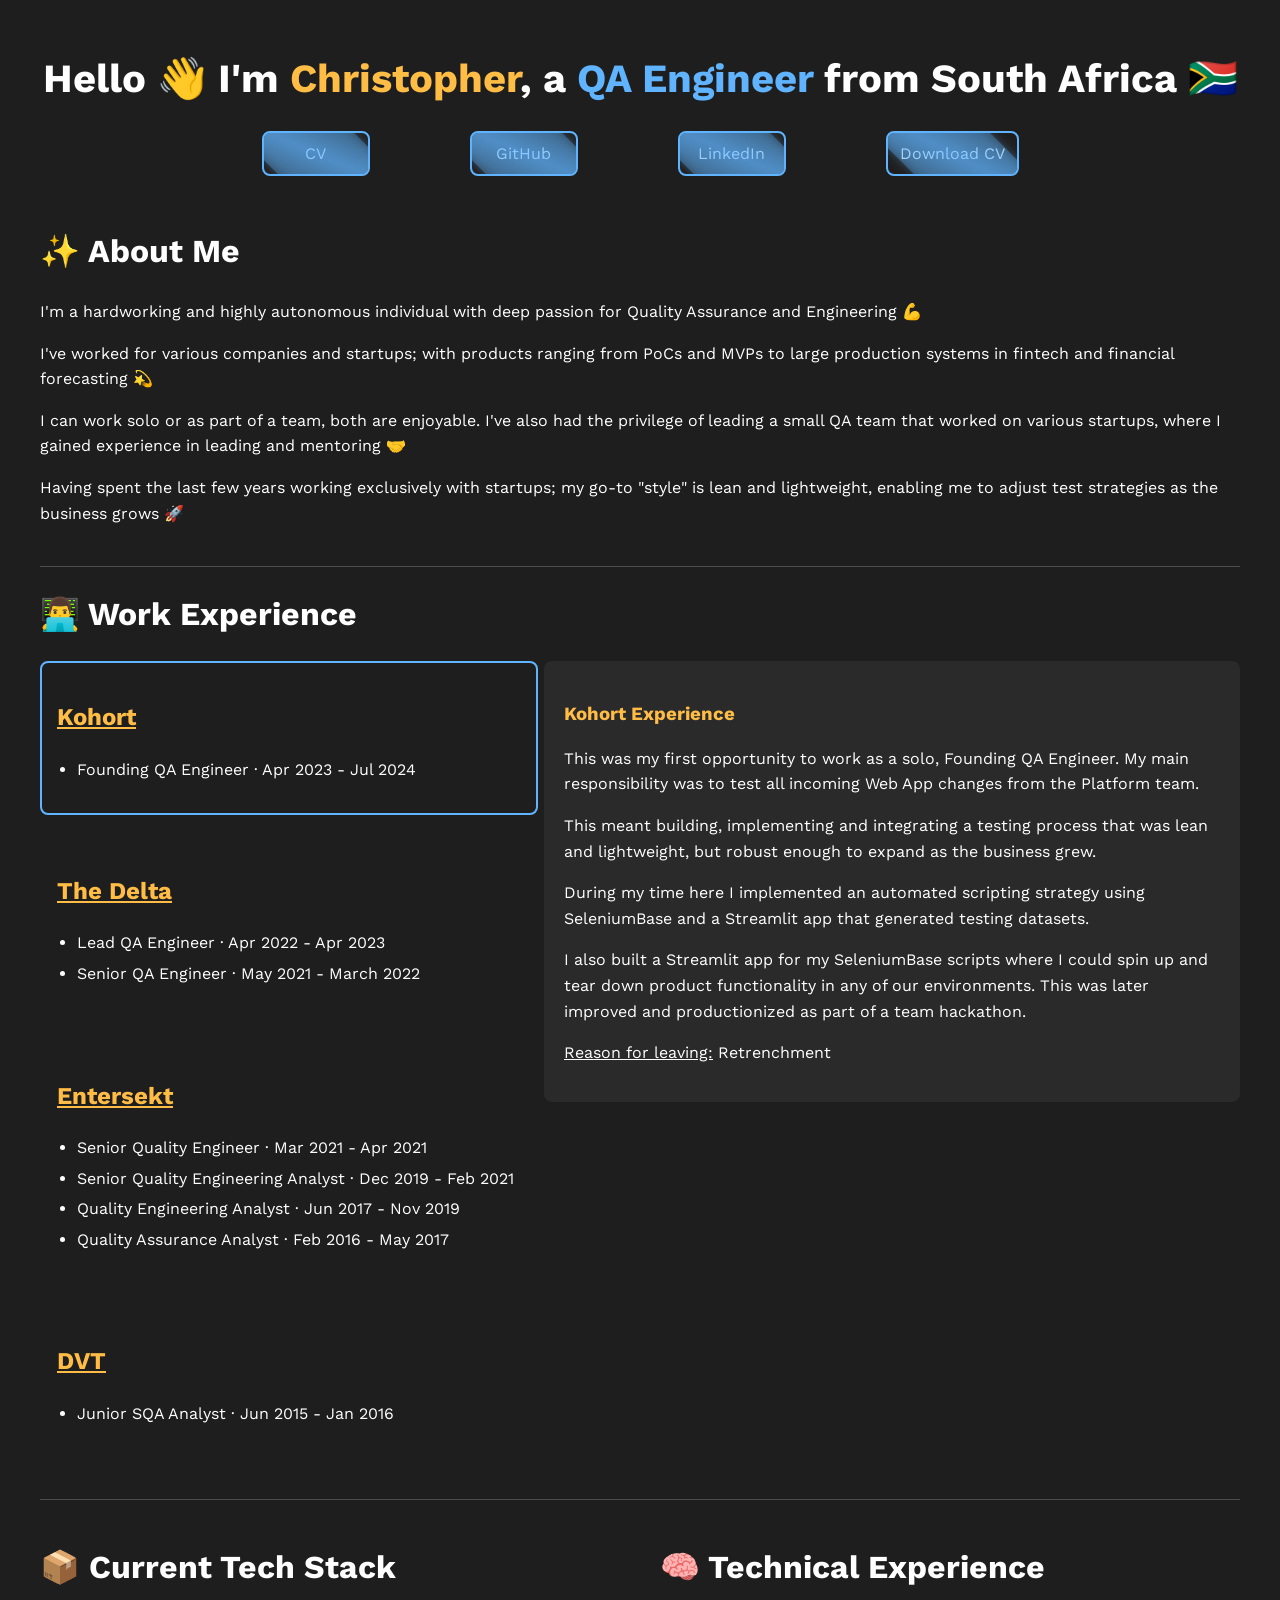
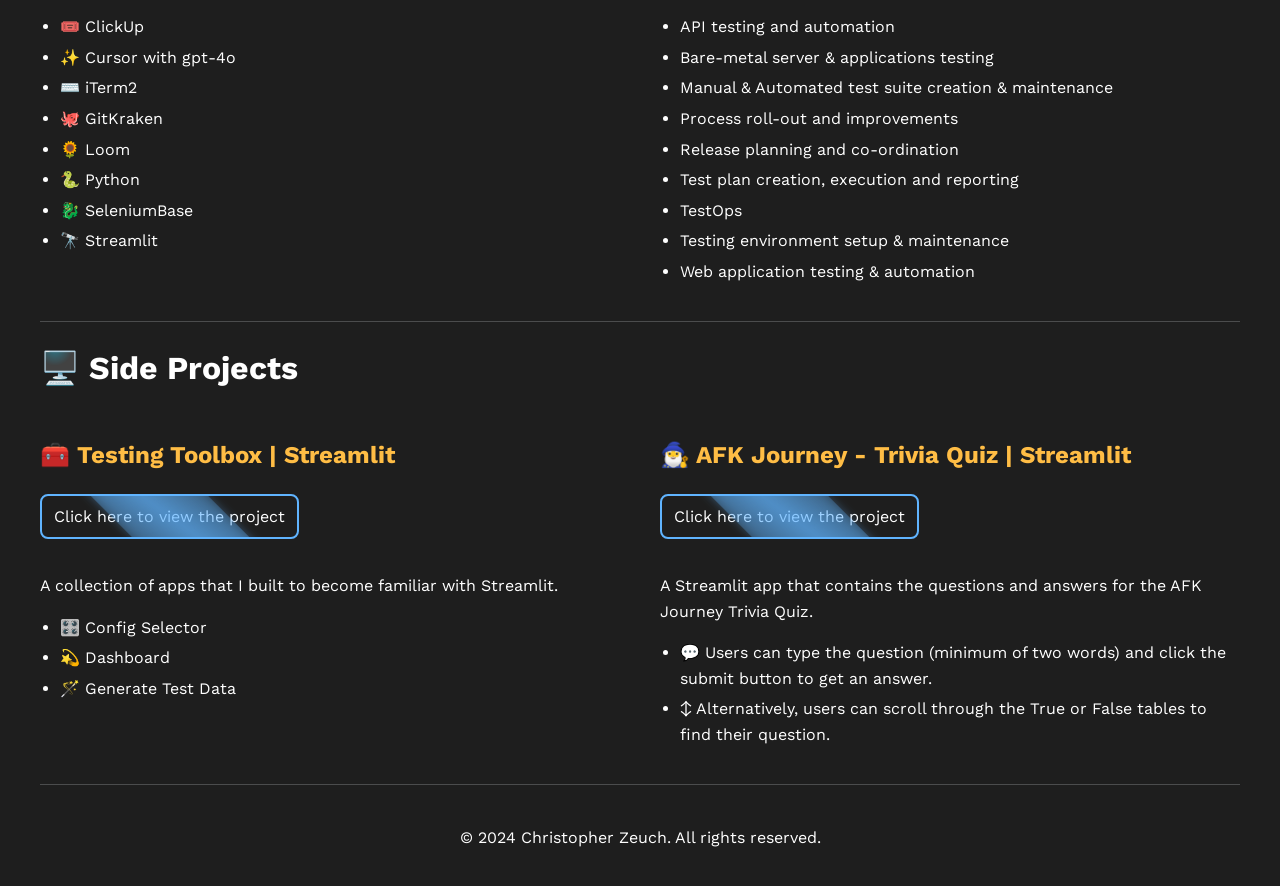
==== index.html @ 0ee7903b "Renamed file" ====
<!DOCTYPE html>
<html lang="en">
<head>
    <meta charset="UTF-8">
    <meta name="viewport" content="width=device-width, initial-scale=1.0">
    <title>Christopher | QA Engineer 🚣</title>
    <!-- Google Fonts import -->
    <link href="https://fonts.googleapis.com/css2?family=Work+Sans:wght@300;400;600&display=swap" rel="stylesheet">
    <!-- Custom CSS file -->
    <link rel="stylesheet" href="style.css">
    <!-- JavaScript file containing string constants -->
    <script src="strings.js"></script>
</head>
<body>
    <!-- Header section -->
    <div class="header">
        <h1>Hello 👋 I'm <span class="name">Christopher</span>, a <span class="title">QA Engineer</span> from South Africa 🇿🇦</h1>
    </div>

    <!-- Links and CV download section -->
    <div class="container">
        <div class="button-container">
            <!-- External profile links -->
            <a href="https://read.cv/chriszeuch" target="_blank" rel="noopener noreferrer" class="project-link">CV</a>
            <a href="https://github.com/Hiccup-za" target="_blank" rel="noopener noreferrer" class="project-link">GitHub</a>
            <a href="https://www.linkedin.com/feed/" target="_blank" rel="noopener noreferrer" class="project-link">LinkedIn</a>
            <!-- CV download button -->
            <button onclick="downloadCV()" class="project-link">Download CV</button>
        </div>
    </div>

    <!-- About Me section -->
    <div class="container">
        <h1>✨ About Me</h1>
        <div>
            <!-- Paragraphs to be populated by JavaScript -->
            <p id="aboutMe1"></p>
            <p id="aboutMe2"></p>
            <p id="aboutMe3"></p>
            <p id="aboutMe4"></p>
        </div>
    </div>

    <div class="divider"></div>

    <!-- Work Experience section -->
    <div class="container">
        <h1>👨‍💻 Work Experience</h1>
        <div class="work-experience-container">
            <!-- Left column: Company buttons -->
            <div class="work-experience-left">
                <!-- Kohort button -->
                <div class="company-button active" data-company="kohort">
                    <h2>Kohort</h2>
                    <p id="kohortexp"></p>
                </div>
                
                <!-- The Delta button -->
                <div class="company-button" data-company="delta">
                    <h2>The Delta</h2>
                    <p id="deltaexp"></p>
                </div>
                
                <!-- Entersekt button -->
                <div class="company-button" data-company="entersekt">
                    <h2>Entersekt</h2>
                    <p id="entersektexp"></p>
                </div>
                
                <!-- DVT button -->
                <div class="company-button" data-company="dvt">
                    <h2>DVT</h2>
                    <p id="dvtexp"></p>
                </div>
            </div>
            <!-- Right column: Company experience details -->
            <div class="work-experience-right">
                <!-- Kohort experience -->
                <div id="kohort" class="company-content active">
                    <h3>Kohort Experience</h3>
                    <p id="kohort1"></p>
                    <p id="kohort2"></p>
                    <p id="kohort3"></p>
                    <p id="kohort4"></p>
                    <p id="kohortreason"></p>
                </div>
                <!-- The Delta experience -->
                <div id="delta" class="company-content">
                    <h3>The Delta Experience</h3>
                    <p id="delta1"></p>
                    <p id="delta2"></p>
                    <p id="delta3"></p>
                    <p id="deltareason"></p>
                </div>
                <!-- Entersekt experience -->
                <div id="entersekt" class="company-content">
                    <h3>Entersekt Experience</h3>
                    <p id="entersekt1"></p>
                    <p id="entersekt2"></p>
                    <p id="entersekt3"></p>
                    <p id="entersekt4"></p>
                    <p id="entersektreason"></p>
                </div>
                <!-- DVT experience -->
                <div id="dvt" class="company-content">
                    <h3>DVT Experience</h3>
                    <p id="dvt1"></p>
                    <p id="dvt2"></p>
                    <p id="dvt3"></p>
                    <p id="dvtreason"></p>
                </div>
            </div>
        </div>
    </div>

    <div class="divider"></div>

    <!-- Tech Stack and Technical Experience section -->
    <div class="two-column">
        <div class="column">
            <h1>📦 Current Tech Stack</h1>
            <p id="techstack"></p>
        </div>
        <div class="column">
            <h1>🧠 Technical Experience</h1>
            <p id="technicalexperience"></p>
        </div>
    </div>

    <div class="divider"></div>

    <!-- Side Projects section -->
    <div class="full-width">
        <h1>🖥️ Side Projects</h1>
        <div class="two-column">
            <!-- Testing Toolbox project -->
            <div class="column">
                <h2>🧰 Testing Toolbox | Streamlit</h2>
                <a href="https://testing-toolbox.streamlit.app/" target="_blank" rel="noopener noreferrer" class="project-link">Click here to view the project</a>
                <p id="sideproject1p"></p>
                <p id="sideproject1list"></p>
            </div>
            <!-- AFK Journey project -->
            <div class="column">
                <h2>🧙‍♂️ AFK Journey - Trivia Quiz | Streamlit</h2>
                <a href="https://afk-journey.streamlit.app/" target="_blank" rel="noopener noreferrer" class="project-link">Click here to view the project</a>
                <p id="sideproject2p"></p>
                <p id="sideproject2list"></p>
            </div>
        </div>
    </div>

    <div class="divider"></div>

    <!-- Footer section -->
    <footer class="footer">
        <p id="footer"></p>
    </footer>

</body>
<!-- Main JavaScript file -->
<script src="script.js"></script>
<!-- Inline script for CV download functionality -->
<script>
    /**
     * Initiates the download of the CV file.
     */
    function downloadCV() {
        const link = document.createElement('a');
        link.href = 'Christopher Zeuch CV.pdf';
        link.download = 'Christopher Zeuch CV.pdf';
        link.click();
    }
</script>
</html>
---- style.css ----
:root {
  /* Define CSS variables for colors and common values */
  --bg-color: #1e1e1e;
  --text-color: #ffffff;
  --accent-color: #ffbd45;
  --link-color: #60b4ff;
  --divider-color: #4b4c4d;
  --container-bg: #2a2a2a;
  --spacing-sm: 10px;
  --spacing-md: 20px;
  --spacing-lg: 40px;
}

body {
  font-family: 'Work Sans', sans-serif;
  background-color: var(--bg-color);
  color: var(--text-color);
  line-height: 1.6;
  padding: var(--spacing-md);
  max-width: 1200px;
  margin: 0 auto;
}

/* Typography */
h1, h2, h3, .name {
  color: var(--accent-color);
}

h1 {
  color: var(--text-color);
}

.title {
  color: var(--link-color);
}

/* Layout */
.container {
  display: block;
  margin-bottom: var(--spacing-lg);
}

.container h2 {
  margin-bottom: var(--spacing-md);
}

.divider {
  border-top: 1px solid var(--divider-color);
  margin: var(--spacing-md) 0;
}

.two-column {
  display: flex;
  gap: var(--spacing-lg);
}

.column {
  flex: 1;
}

.full-width {
  width: 100%;
}

/* Lists */
ul {
  padding-left: var(--spacing-md);
}

li {
  margin-bottom: 5px;
}

/* Links */
a {
  color: var(--link-color);
  text-decoration: none;
  transition: all 0.3s ease;
}

a:hover {
  text-decoration: underline;
}

/* Work Experience */
.work-experience-container {
  display: flex;
  gap: var(--spacing-lg);
  margin-bottom: 0;
}

.work-experience-left {
  width: 40%;
}

.work-experience-right {
  width: 60%;
}

.work-experience-container h2 {
  text-decoration: underline;
}

/* Company Button */
.company-button {
  display: block;
  width: 100%;
  text-align: left;
  background: none;
  border: 2px solid transparent;
  border-radius: 8px;
  cursor: pointer;
  padding: 15px;
  margin-bottom: var(--spacing-md);
  color: inherit;
  font: inherit;
  transition: all 0.3s ease;
}

.company-button:last-child {
  margin-bottom: 0;
}

.company-button.active {
  border-color: var(--link-color);
}

.company-button:not(.active):hover {
  background-color: rgba(96, 180, 255, 0.1);
}

.company-button h3 {
  margin-bottom: var(--spacing-sm);
  color: var(--accent-color);
  text-decoration: underline;
}

.company-button ul {
  padding-left: var(--spacing-md);
  margin-top: 0;
}

/* Company Content */
.company-content {
  display: none;
  opacity: 0;
  transition: opacity 0.3s ease;
  background-color: var(--container-bg);
  border-radius: 8px;
  padding: var(--spacing-md);
  margin-bottom: 0;
}

.company-content.active {
  display: block;
  opacity: 1;
}

.company-content h3 {
  color: var(--accent-color);
  text-decoration: none;
  margin-bottom: var(--spacing-sm);
}

/* Project Link */
.project-link,
.button-container .project-link {
  display: inline-block;
  text-align: center;
  background: none;
  border: 2px solid var(--link-color);
  border-radius: 8px;
  cursor: pointer;
  padding: 8px 12px;
  margin-bottom: var(--spacing-sm);
  color: var(--text-color);
  font: inherit;
  text-decoration: none;
  transition: all 0.3s ease;
  position: relative;
  overflow: hidden;
  min-width: 80px;
}

.button-container .project-link::before,
.button-container .project-link::after,
.two-column .project-link::before,
.two-column .project-link::after {
  content: '';
  position: absolute;
  inset: -50%;
  width: 200%;
  height: 200%;
  background: linear-gradient(
    to bottom right,
    rgba(96, 180, 255, 0) 0%,
    rgba(96, 180, 255, 0.5) 50%,
    rgba(96, 180, 255, 0) 100%
  );
  transform: rotate(45deg);
  animation: shimmer-blue 4.5s infinite;
}

.button-container .project-link::after,
.two-column .project-link::after {
  filter: blur(5px);
}

@keyframes shimmer-blue {
  0%, 100% {
    transform: translateX(-100%) rotate(45deg);
  }
  50% {
    transform: translateX(100%) rotate(45deg);
  }
}

.project-link:hover,
.button-container .project-link:hover {
  color: var(--link-color);
}

.button-container {
  display: flex;
  justify-content: center;
  gap: 100px;
  margin-bottom: var(--spacing-lg);
}

.button-container .project-link {
  flex: 0 1 auto;
}

/* Footer and Header */
.footer {
  margin-top: var(--spacing-lg);
  text-align: center;
}

.header {
  text-align: center;
}

.header h1 {
  font-size: 2.5em;
  margin-bottom: var(--spacing-md);
}

/* Media Query */
@media (max-width: 768px) {
  .footer-content {
    flex-direction: column;
    align-items: center;
  }

  .footer-section {
    text-align: center;
    margin-bottom: 30px;
  }
}
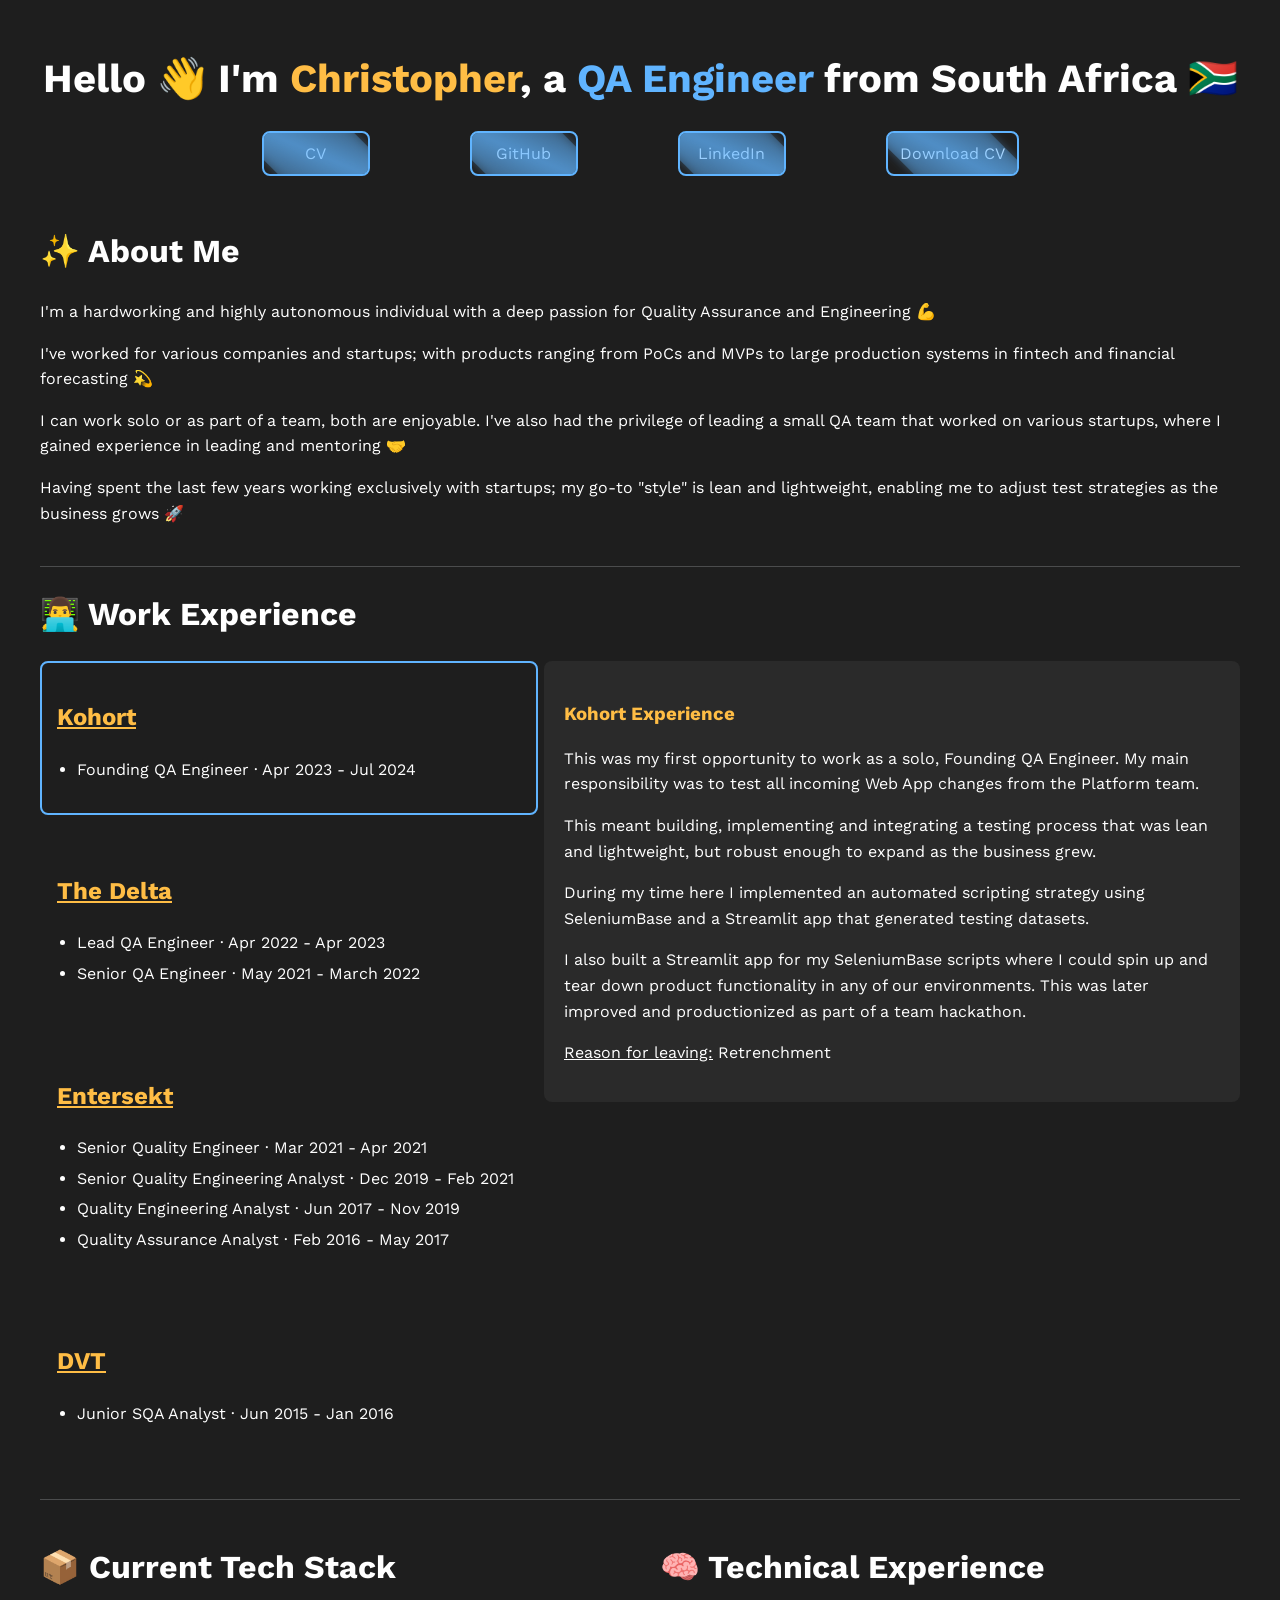
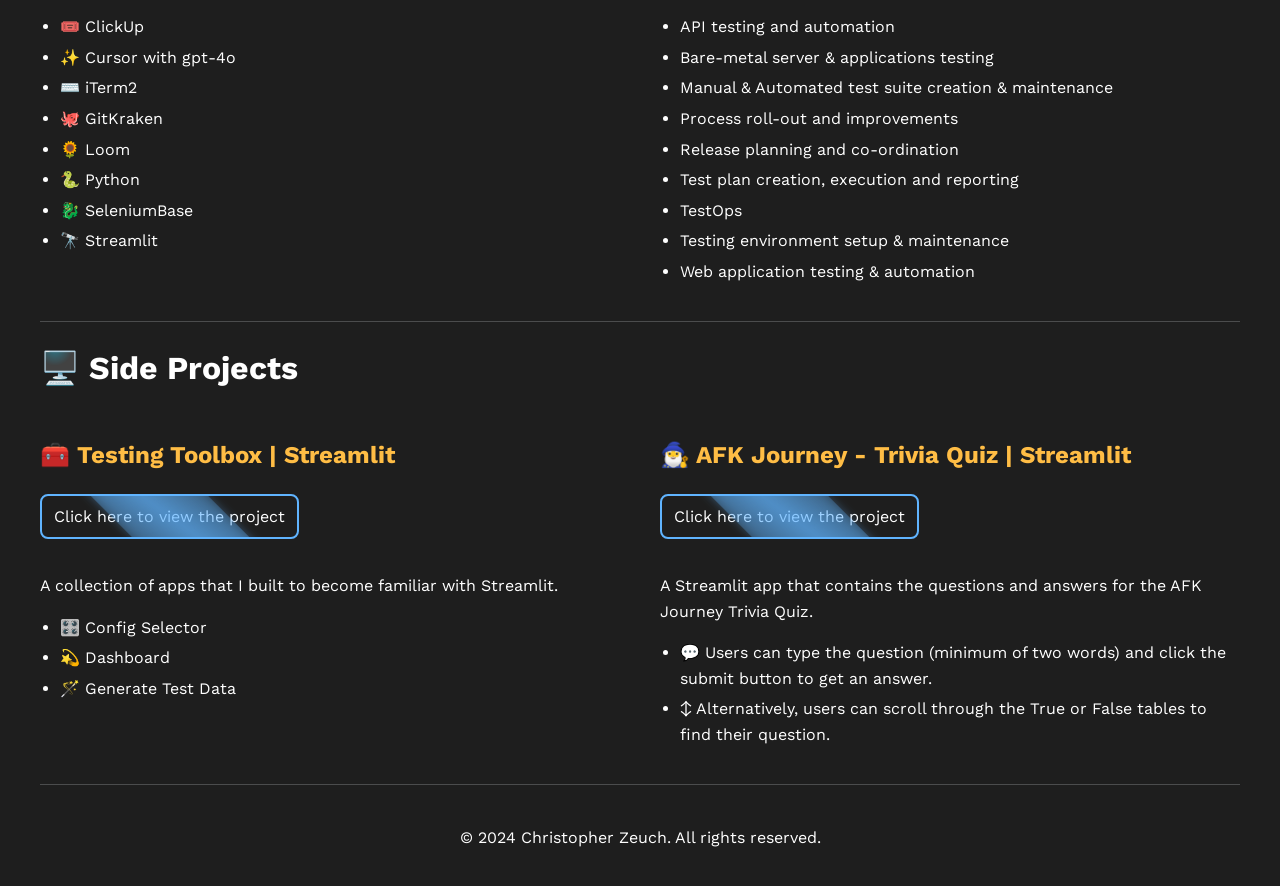
==== commit ee666bd9: "Vercel Analytics" ====
--- a/index.html
+++ b/index.html
@@ -10,6 +10,8 @@
     <link rel="stylesheet" href="style.css">
     <!-- JavaScript file containing string constants -->
     <script src="strings.js"></script>
+    <!-- Vercel Analytics -->
+    <script defer src="/_vercel/insights/script.js"></script>
 </head>
 <body>
     <!-- Header section -->
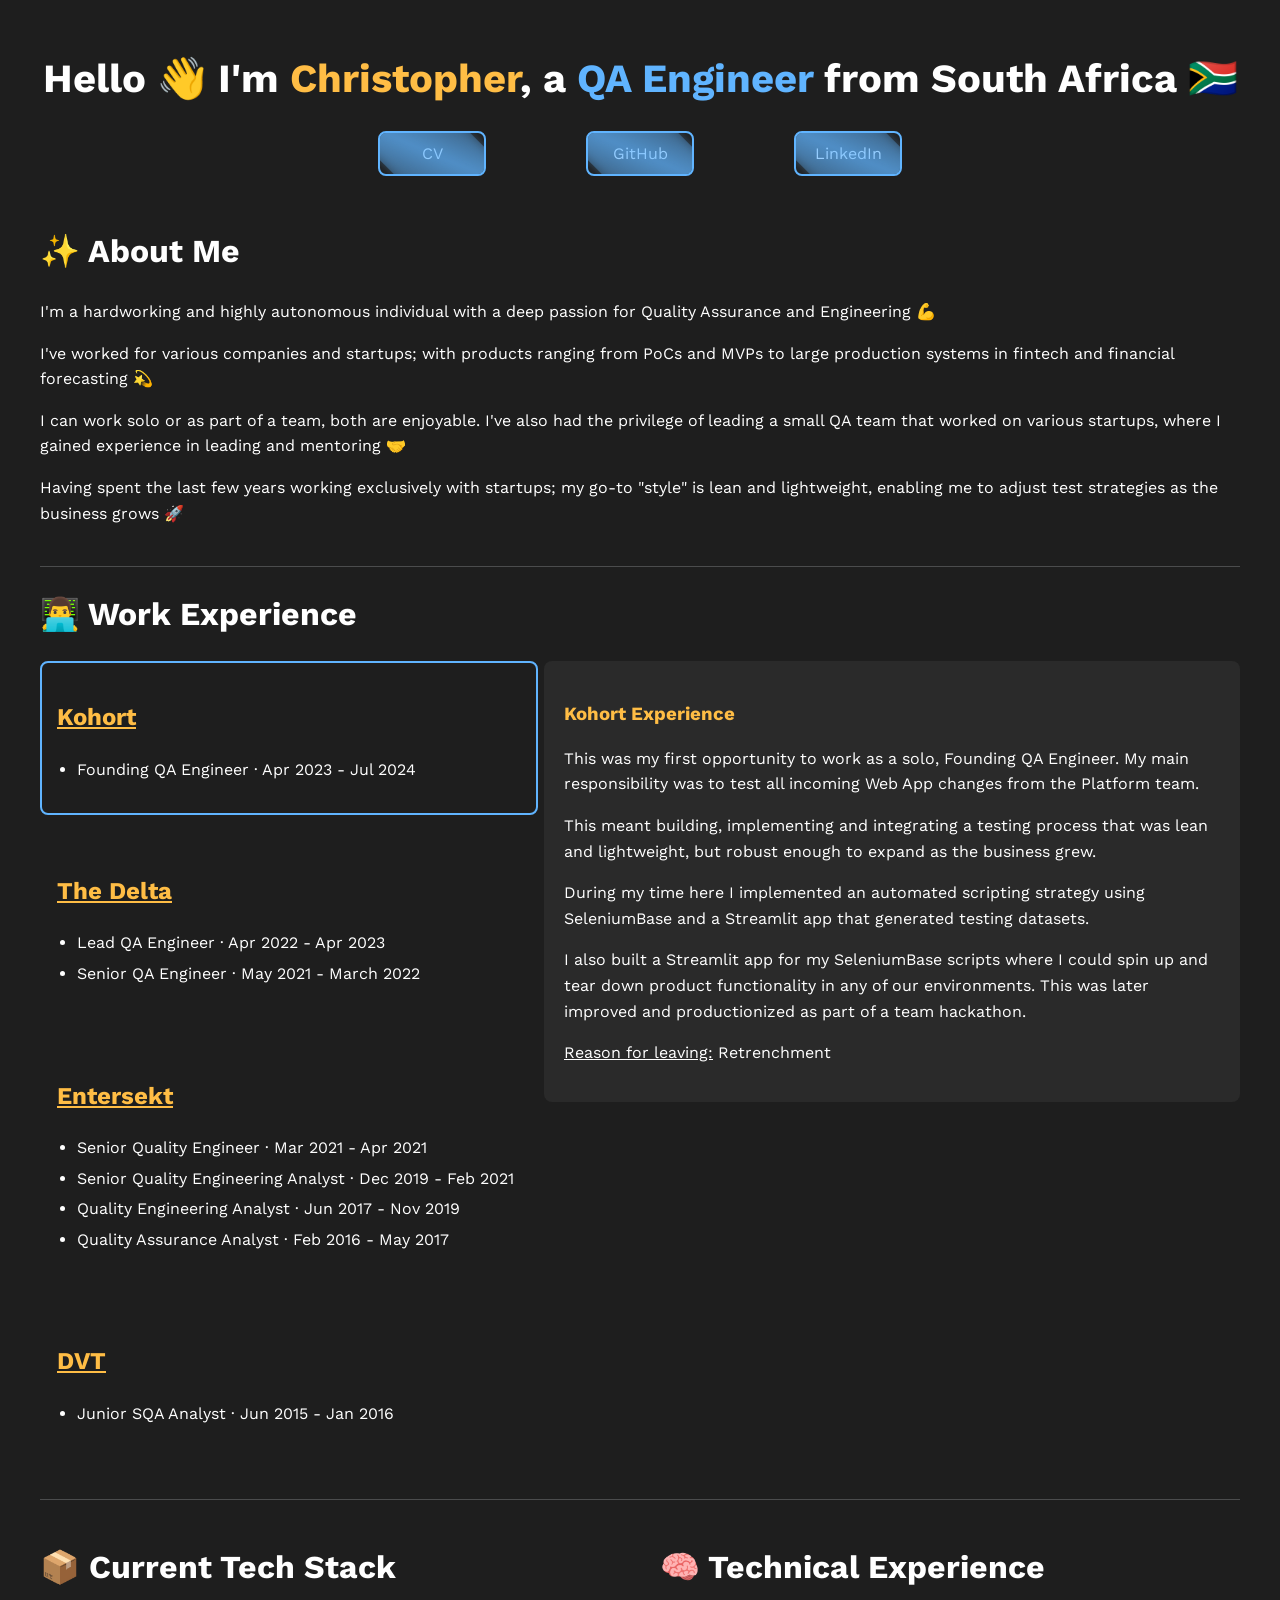
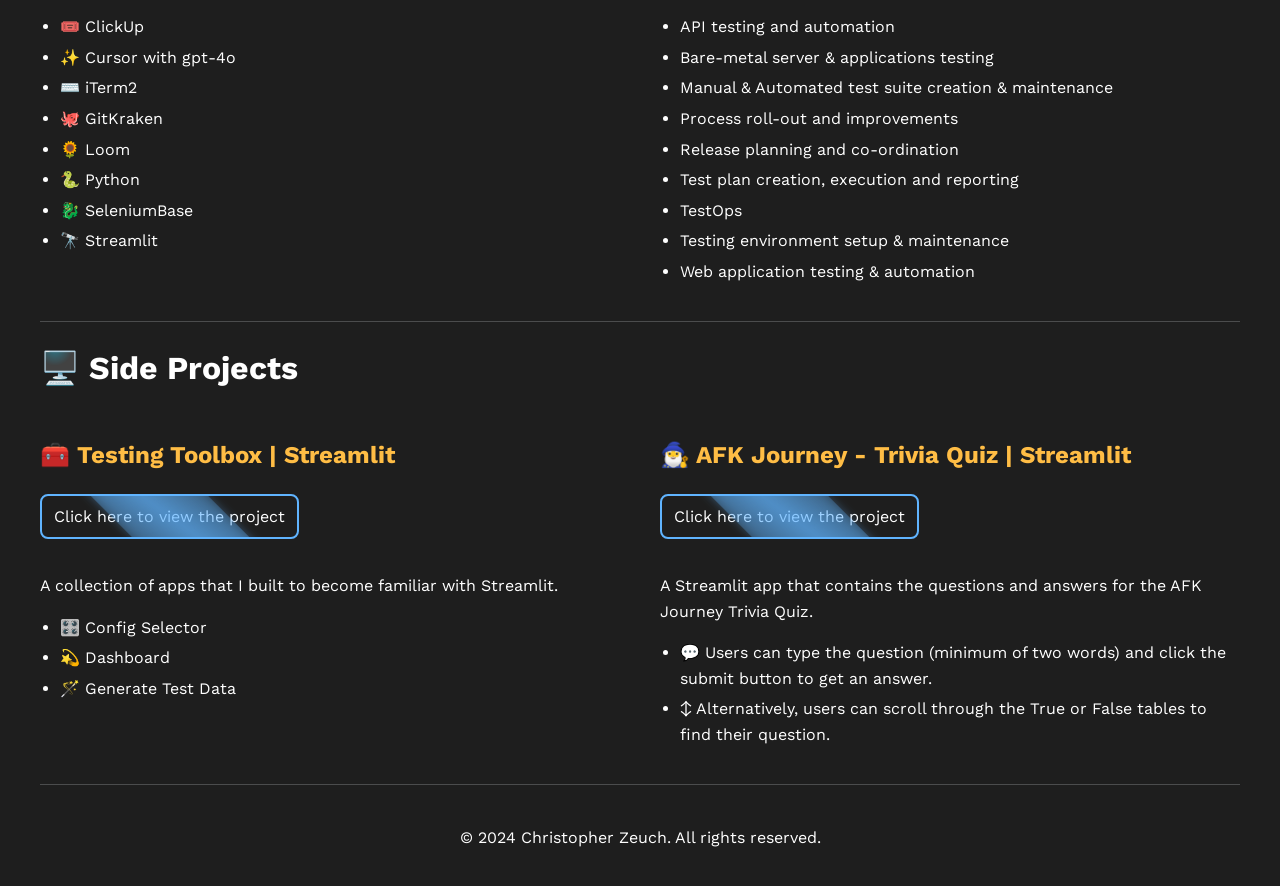
==== commit ec65c773: "Removed button" ====
--- a/index.html
+++ b/index.html
@@ -27,7 +27,7 @@
             <a href="https://github.com/Hiccup-za" target="_blank" rel="noopener noreferrer" class="project-link">GitHub</a>
             <a href="https://www.linkedin.com/feed/" target="_blank" rel="noopener noreferrer" class="project-link">LinkedIn</a>
             <!-- CV download button -->
-            <button onclick="downloadCV()" class="project-link">Download CV</button>
+            <!-- <button onclick="downloadCV()" class="project-link">Download CV</button> -->
         </div>
     </div>
 
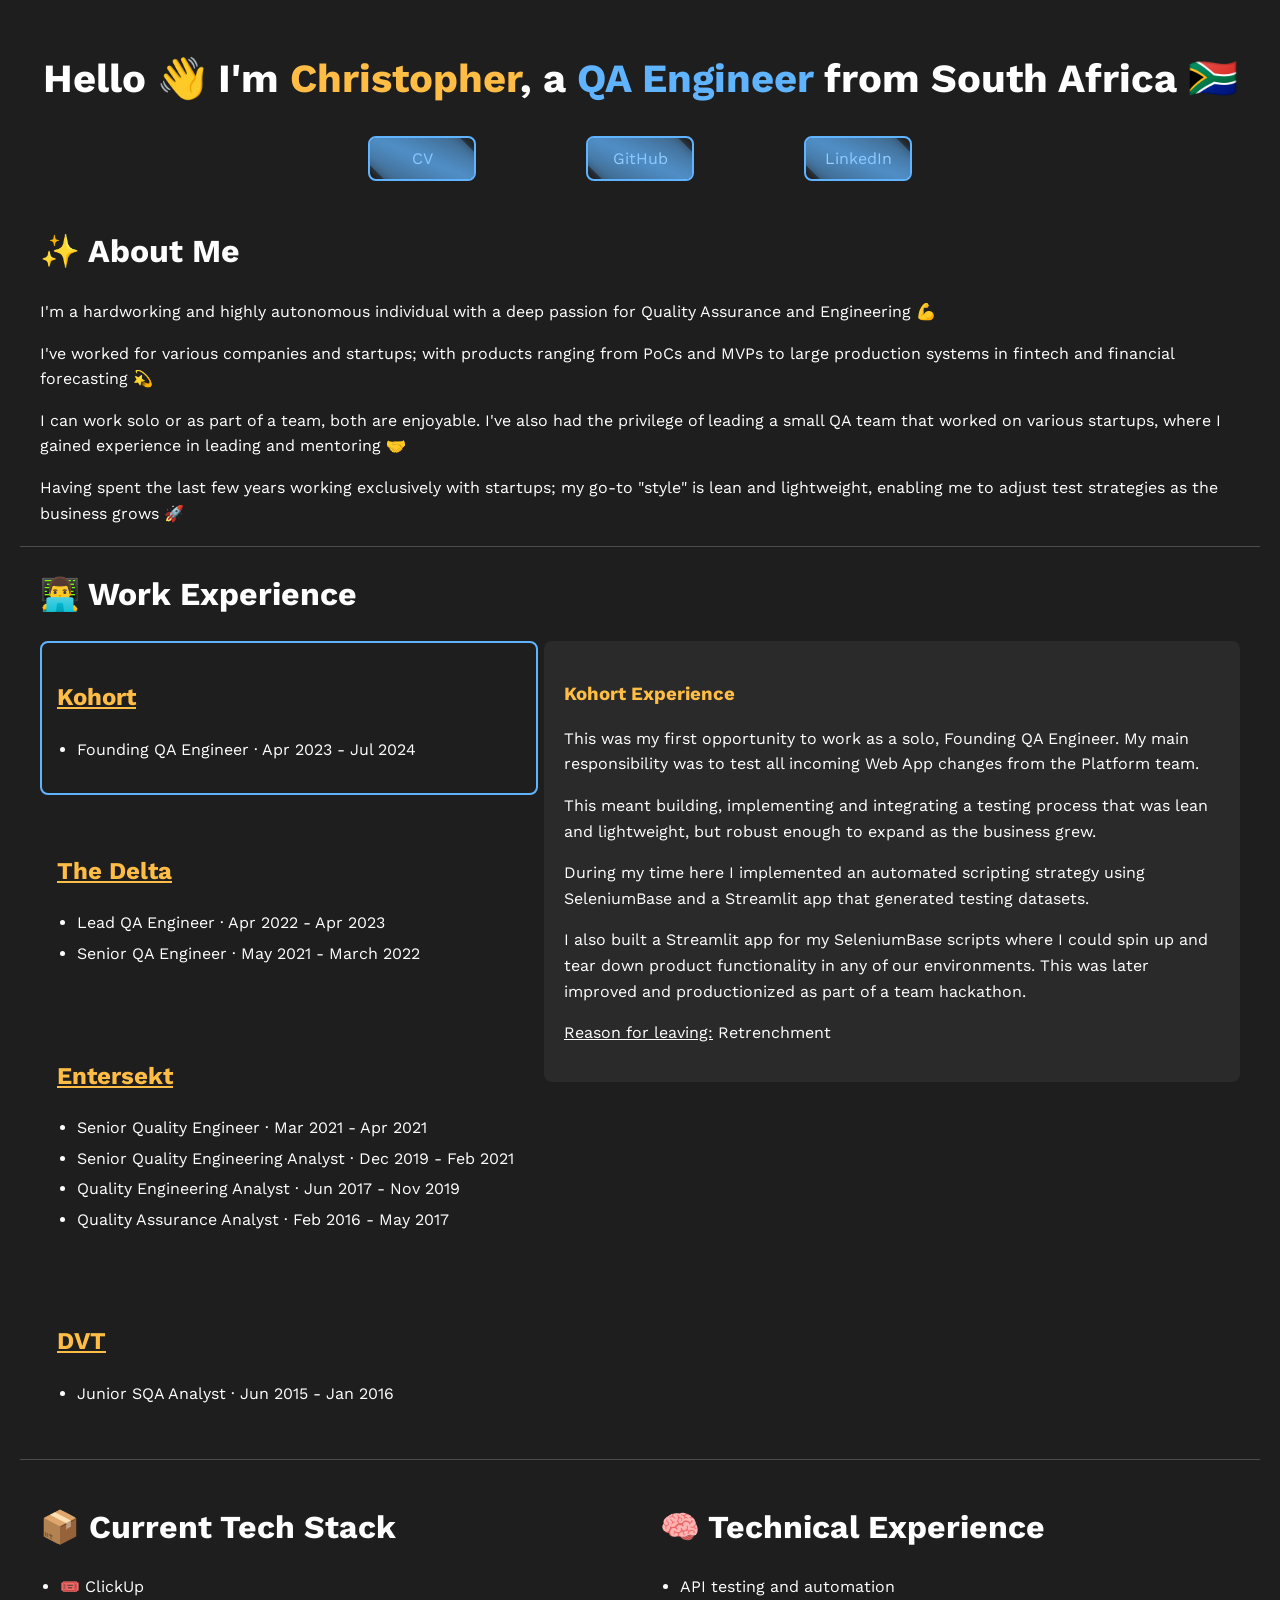
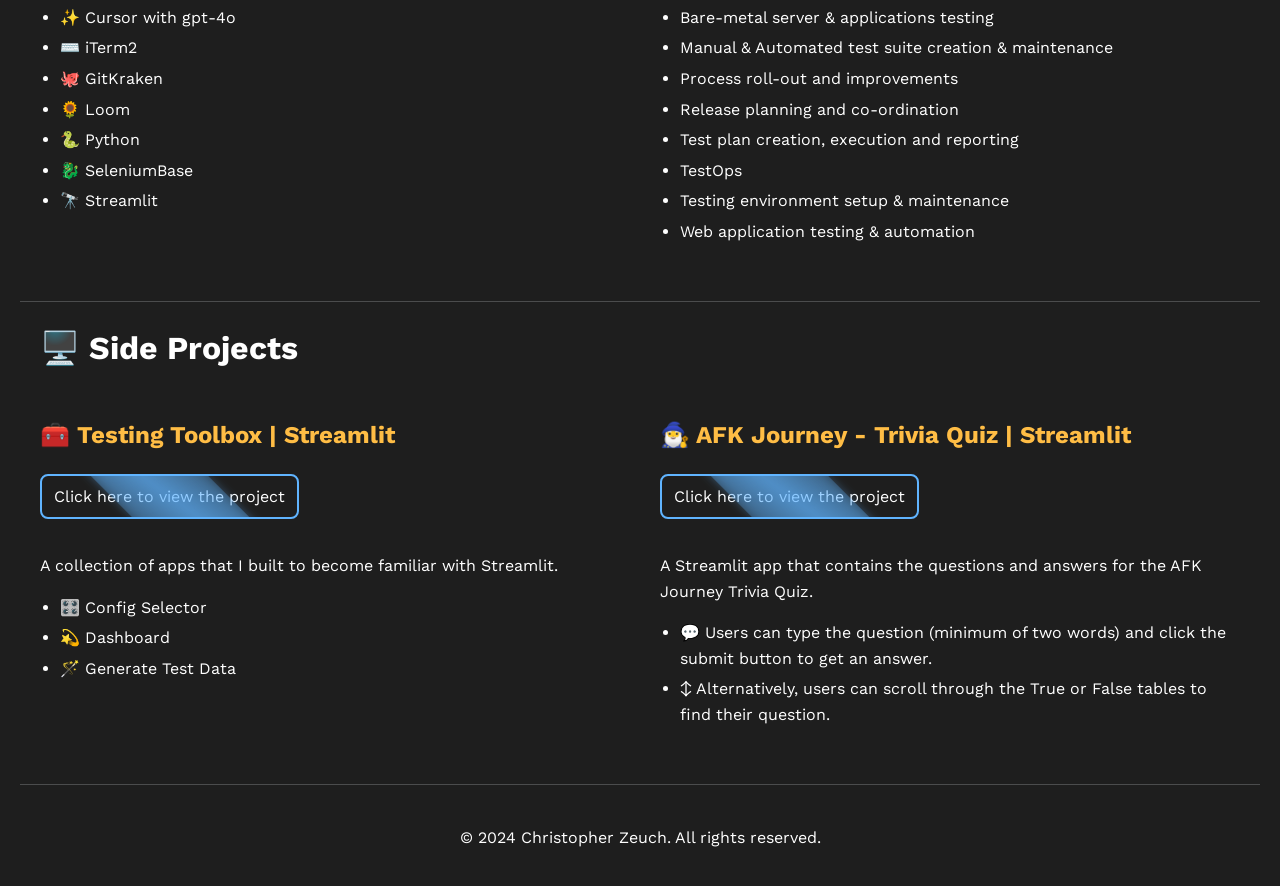
==== commit b44287cf: "Fixes and tweaks" ====
--- a/index.html
+++ b/index.html
@@ -118,14 +118,16 @@
     <div class="divider"></div>
 
     <!-- Tech Stack and Technical Experience section -->
-    <div class="two-column">
-        <div class="column">
-            <h1>📦 Current Tech Stack</h1>
-            <p id="techstack"></p>
-        </div>
-        <div class="column">
-            <h1>🧠 Technical Experience</h1>
-            <p id="technicalexperience"></p>
+    <div class="container tech-experience-container">
+        <div class="two-column tech-experience">
+            <div class="column">
+                <h1>📦 Current Tech Stack</h1>
+                <p id="techstack"></p>
+            </div>
+            <div class="column">
+                <h1>🧠 Technical Experience</h1>
+                <p id="technicalexperience"></p>
+            </div>
         </div>
     </div>
 
@@ -134,15 +136,13 @@
     <!-- Side Projects section -->
     <div class="full-width">
         <h1>🖥️ Side Projects</h1>
-        <div class="two-column">
-            <!-- Testing Toolbox project -->
+        <div class="two-column side-projects">
             <div class="column">
                 <h2>🧰 Testing Toolbox | Streamlit</h2>
                 <a href="https://testing-toolbox.streamlit.app/" target="_blank" rel="noopener noreferrer" class="project-link">Click here to view the project</a>
                 <p id="sideproject1p"></p>
                 <p id="sideproject1list"></p>
             </div>
-            <!-- AFK Journey project -->
             <div class="column">
                 <h2>🧙‍♂️ AFK Journey - Trivia Quiz | Streamlit</h2>
                 <a href="https://afk-journey.streamlit.app/" target="_blank" rel="noopener noreferrer" class="project-link">Click here to view the project</a>
--- a/style.css
+++ b/style.css
@@ -17,8 +17,7 @@
   color: var(--text-color);
   line-height: 1.6;
   padding: var(--spacing-md);
-  max-width: 1200px;
-  margin: 0 auto;
+  margin: 0;
 }
 
 /* Typography */
@@ -35,9 +34,10 @@
 }
 
 /* Layout */
-.container {
-  display: block;
-  margin-bottom: var(--spacing-lg);
+.container, .full-width {
+  max-width: 1200px;
+  margin: 0 auto;
+  padding: 0 20px;
 }
 
 .container h2 {
@@ -52,14 +52,26 @@
 .two-column {
   display: flex;
   gap: var(--spacing-lg);
+  margin-bottom: var(--spacing-lg);
 }
 
 .column {
   flex: 1;
+  min-width: 0; /* Prevents flex items from overflowing */
+}
+
+.tech-experience-container {
+  margin-bottom: var(--spacing-lg);
+}
+
+.side-projects .column {
+  flex: 1;
+  min-width: 0;
 }
 
 .full-width {
   width: 100%;
+  margin-bottom: var(--spacing-lg);
 }
 
 /* Lists */
@@ -225,9 +237,11 @@
   justify-content: center;
   gap: 100px;
   margin-bottom: var(--spacing-lg);
+  flex-wrap: wrap;
 }
 
 .button-container .project-link {
+  margin: 5px;
   flex: 0 1 auto;
 }
 
@@ -248,6 +262,68 @@
 
 /* Media Query */
 @media (max-width: 768px) {
+  body {
+    font-size: 16px;
+    padding: var(--spacing-sm);
+  }
+
+  h1 {
+    font-size: 24px;
+  }
+
+  h2 {
+    font-size: 20px;
+  }
+
+  h3 {
+    font-size: 18px;
+  }
+
+  .container {
+    padding: 0 15px;
+  }
+
+  .two-column {
+    flex-direction: column;
+    gap: var(--spacing-md);
+  }
+
+  .column {
+    width: 100%;
+  }
+
+  .work-experience-container {
+    flex-direction: column;
+    gap: var(--spacing-md);
+  }
+
+  .work-experience-left,
+  .work-experience-right {
+    width: 100%;
+  }
+
+  .work-experience-right {
+    display: none;
+  }
+
+  .company-button {
+    cursor: default;
+  }
+
+  .company-button.active {
+    border-color: transparent;
+  }
+
+  .button-container {
+    gap: 20px;
+  }
+
+  .project-link,
+  .button-container .project-link {
+    padding: 6px 10px;
+    font-size: 14px;
+  }
+
   .footer-content {
     flex-direction: column;
     align-items: center;
@@ -255,6 +331,45 @@
 
   .footer-section {
     text-align: center;
-    margin-bottom: 30px;
+    margin-bottom: 20px;
+  }
+
+  .full-width .two-column {
+    flex-direction: column;
+  }
+
+  .full-width .column {
+    width: 100%;
+    margin-bottom: var(--spacing-md);
+  }
+
+  .two-column.side-projects {
+    flex-direction: column;
+    gap: var(--spacing-md);
+  }
+
+  .side-projects .column {
+    width: 100%;
+  }
+}
+
+@media (max-width: 480px) {
+  .header h1 {
+    font-size: 20px;
+  }
+
+  .company-button h2 {
+    font-size: 18px;
+  }
+
+  .button-container {
+    gap: 10px;
+  }
+
+  .project-link,
+  .button-container .project-link {
+    padding: 5px 8px;
+    font-size: 12px;
+    min-width: 60px;
   }
 }
